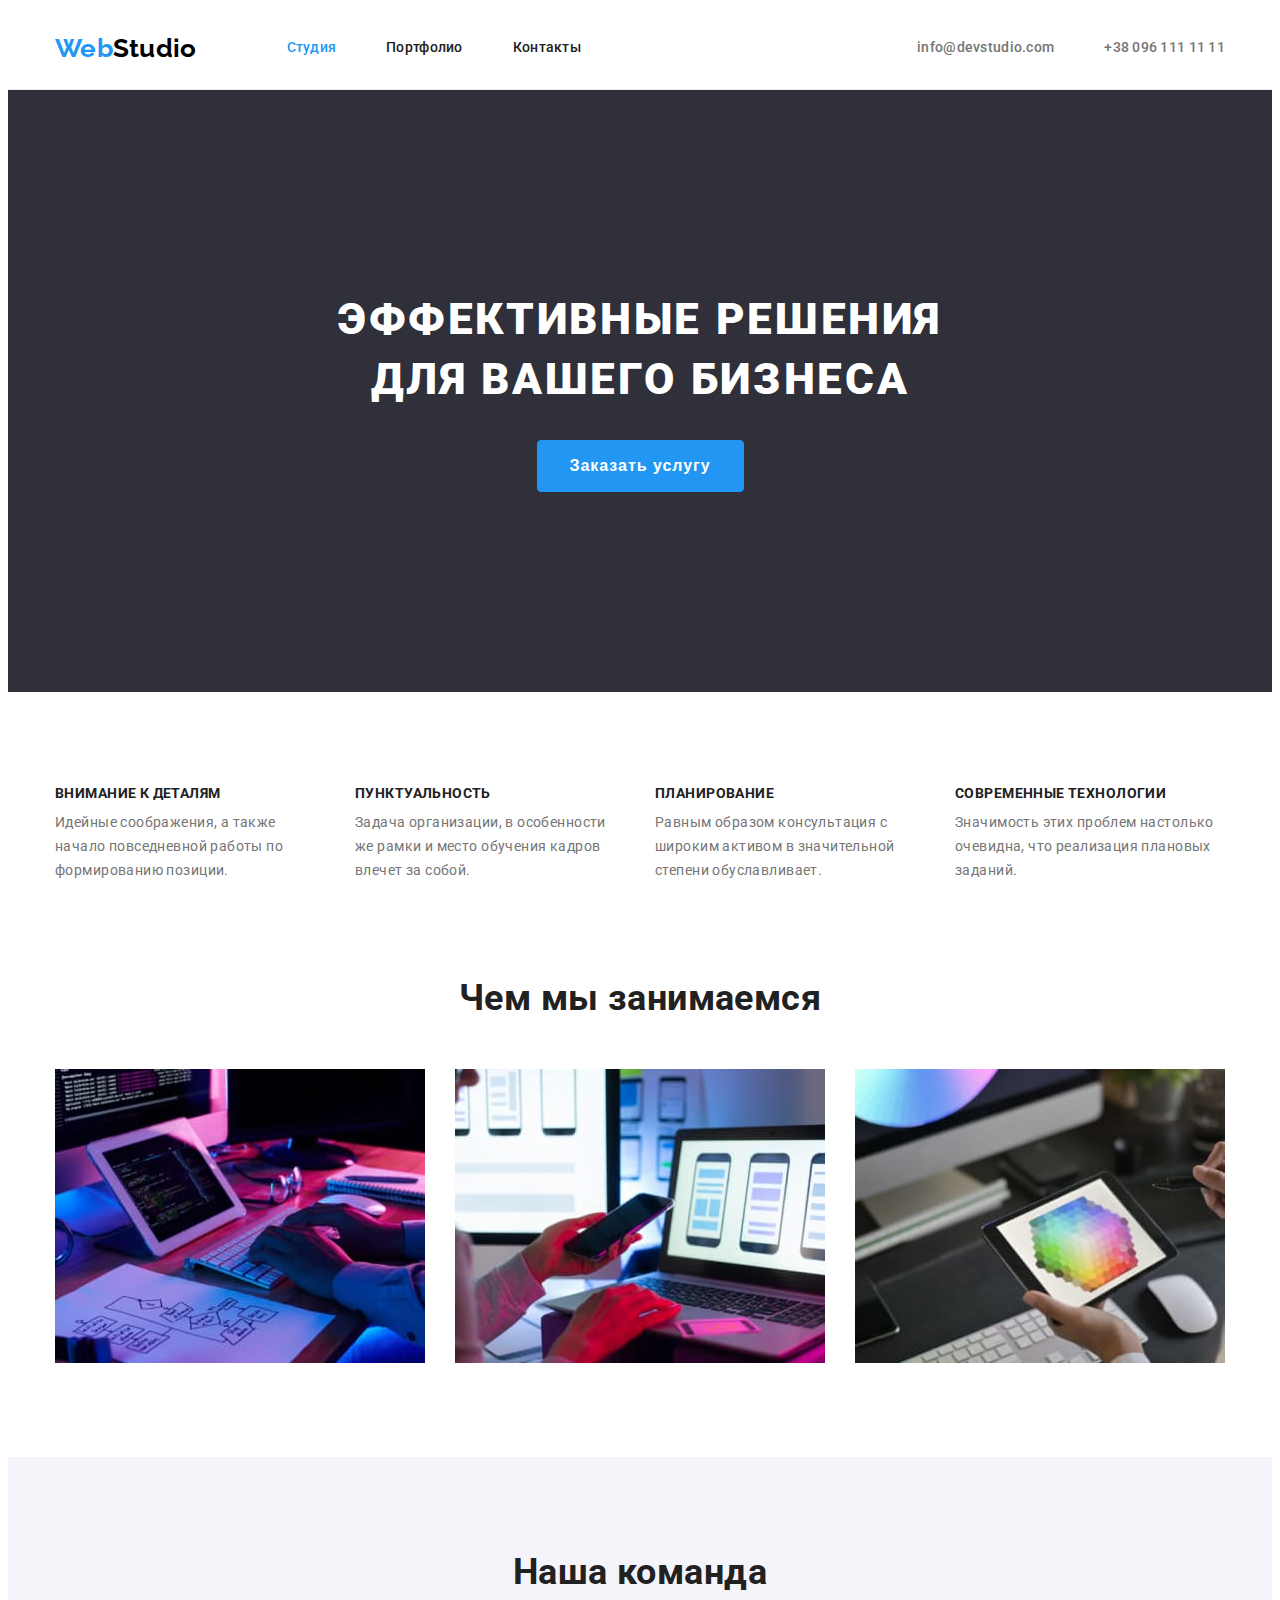
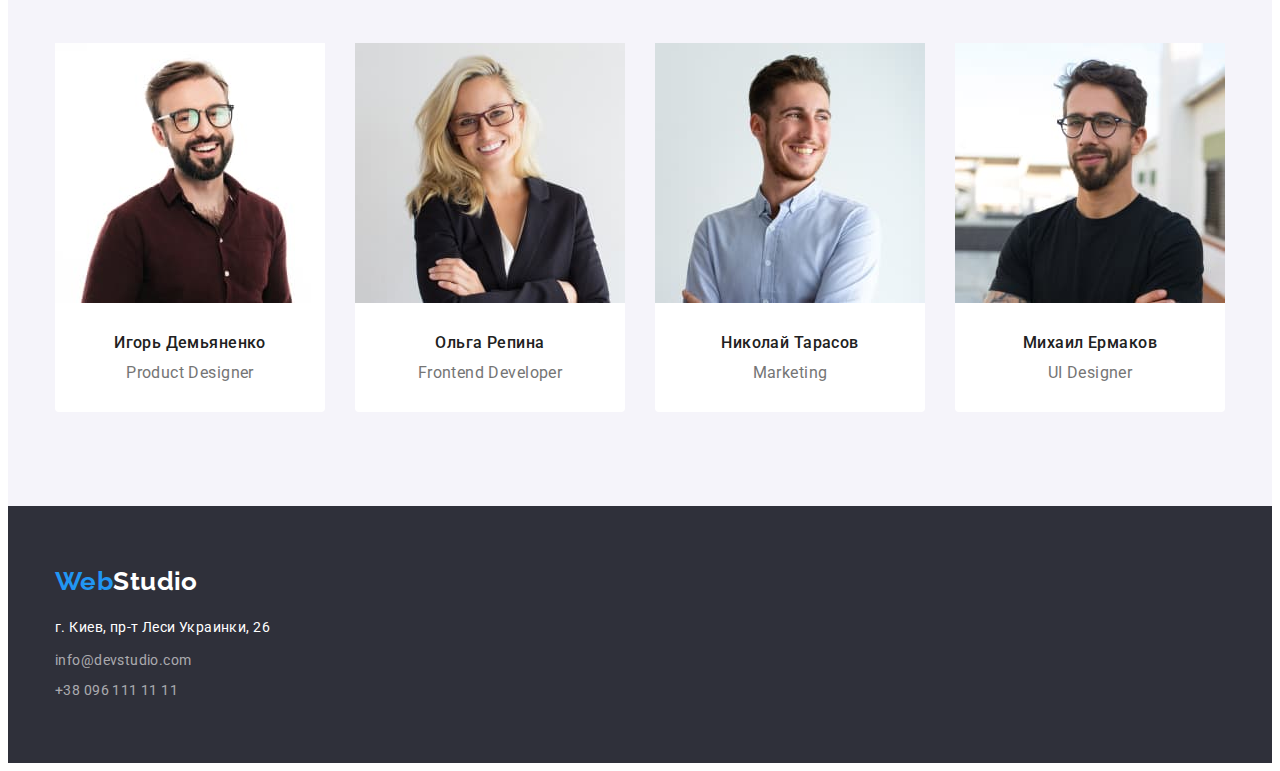
==== index.html @ 8c5b4634 "initial commit" ====
<!DOCTYPE html>
<html lang="ru">
  <head>
    <meta charset="UTF-8" />
    <meta http-equiv="X-UA-Compatible" content="IE=edge" />
    <meta name="viewport" content="width=device-width, initial-scale=1.0" />
    <link rel="preconnect" href="https://fonts.gstatic.com" />
    <link
      href="https://fonts.googleapis.com/css2?family=Raleway:wght@700&family=Roboto:wght@400;500;700;900&display=swap"
      rel="stylesheet"
    />
    <link
      rel="stylesheet"
      href="https://cdnjs.cloudflare.com/ajax/libs/modern-normalize/1.0.0/modern-normalize.min.css"
      integrity="sha512-ISS7cAi1PEhQ8jnbJpJZMd29NlhNj4AWYyLOSp2CE/CsHxTCu+r+t0D2yoJudVrd0/8fTVPUVDzY5Tvli75u/g=="
      crossorigin="anonymous"
    />
    <link rel="stylesheet" href="./css/styles.css" />
    <title>WebStudio | Студия</title>
  </head>
  <body>
    <header class="header">
      <div class="container">
        <nav class="navigation">
          <a class="logo link" href="./"><span class="accent">Web</span>Studio</a>
          <ul class="list menu">
            <li class="menu-item"><a class="link current" href="./index.html">Студия</a></li>
            <li class="menu-item"><a class="link" href="./portfolio.html">Портфолио</a></li>
            <li class="menu-item"><a class="link" href="">Контакты</a></li>
          </ul>
        </nav>
        <ul class="list contacts">
          <li class="contacts-item">
            <a class="link" href="mailto:info@devstudio.com">info@devstudio.com</a>
          </li>
          <li class="contacts-item">
            <a class="link" href="tel:+380961111111">+38 096 111 11 11</a>
          </li>
        </ul>
      </div>
    </header>
    <main>
      <!--Hero -->
      <section class="hero">
        <div class="container">
          <h1 class="hero-title title">Эффективные решения для вашего бизнеса</h1>
          <button class="hero-button button primary" type="button">Заказать услугу</button>
        </div>
      </section>
      <!--Characteristics-->
      <section class="qualities section">
        <div class="container">
          <h2 class="title section-title visually-hidden">Особенности</h2>
          <ul class="list flex-grid qualities-list">
            <li class="flex-grid-item qualities-list-item">
              <h3 class="qualities-list-item-title title">Внимание к деталям</h3>
              <p class="qualities-list-item-text">
                Идейные соображения, а также начало повседневной работы по формированию позиции.
              </p>
            </li>
            <li class="flex-grid-item qualities-list-item">
              <h3 class="qualities-list-item-title title">Пунктуальность</h3>
              <p class="qualities-list-item-text">
                Задача организации, в особенности же рамки и место обучения кадров влечет за собой.
              </p>
            </li>
            <li class="flex-grid-item qualities-list-item">
              <h3 class="qualities-list-item-title title">Планирование</h3>
              <p class="qualities-list-item-text">
                Равным образом консультация с широким активом в значительной степени обуславливает.
              </p>
            </li>
            <li class="flex-grid-item qualities-list-item">
              <h3 class="qualities-list-item-title title">Современные технологии</h3>
              <p class="qualities-list-item-text">
                Значимость этих проблем настолько очевидна, что реализация плановых заданий.
              </p>
            </li>
          </ul>
        </div>
      </section>
      <!--What we do-->
      <section class="section">
        <div class="container">
          <h2 class="title section-title">Чем мы занимаемся</h2>
          <ul class="list flex-grid activities-list">
            <li class="flex-grid-item activities-list-item"><img src="./images/box1.jpg" alt="клавиатура" width="370" /></li>
            <li class="flex-grid-item activities-list-item"><img src="./images/box2.jpg" alt="телефон" width="370" /></li>
            <li class="flex-grid-item activities-list-item"><img src="./images/box3.jpg" alt="планшет" width="370" /></li>
          </ul>
        </div>
      </section>
      <!--Our team-->
      <section class="team section">
        <div class="container">
          <h2 class="title section-title">Наша команда</h2>
          <ul class="list flex-grid team-list">
            <li class="flex-grid-item team-list-item">
              <img class="person-portrait" src="./images/staff/igor-demianenko.jpg" alt="Игорь Демьяненко" width="270" />
              <div class="person-label">
                <h3 class="person-name title">Игорь Демьяненко</h3>
                <p>Product Designer</p>
              </div>
            </li>
            <li class="flex-grid-item team-list-item">
              <img class="person-portrait" src="./images/staff/olga-repina.jpg" alt="Ольга Репина" width="270" />
              <div class="person-label">
                <h3 class="person-name title">Ольга Репина</h3>
                <p>Frontend Developer</p>
              </div>
            </li>
            <li class="flex-grid-item team-list-item">
              <img class="person-portrait" src="./images/staff/nikolai-tarasov.jpg" alt="Николай Тарасов" width="270" />
              <div class="person-label">
                <h3 class="person-name title">Николай Тарасов</h3>
                <p>Marketing</p>
              </div>
            </li>
            <li class="flex-grid-item team-list-item">
              <img class="person-portrait" src="./images/staff/mihail-ermakov.jpg" alt="Михаил Ермаков" width="270" />
              <div class="person-label">
                <h3 class="person-name title">Михаил Ермаков</h3>
                <p>UI Designer</p>
              </div>
            </li>
          </ul>
        </div>
      </section>
    </main>
    <footer class="footer">
      <div class="container">
        <a class="logo link" href="./"><span class="accent">Web</span>Studio</a>
        <address class="address">
          <p class="address-item">г. Киев, пр-т Леси Украинки, 26</p>
          <ul class="list contacts">
            <li class="contacts-item">
              <a class="link" href="mailto:info@devstudio.com">info@devstudio.com</a>
            </li>
            <li class="contacts-item">
              <a class="link" href="tel:+380961111111">+38 096 111 11 11</a>
            </li>
          </ul>
        </address>
      </div>
    </footer>
  </body>
</html>
---- css/styles.css ----
:root {
  --accent-color: #2196f3;
  --logo-header-color: #000000;
  --title-text-color: #212121;
  --primary-text-color: #757575;
  --header-border-color: #ececec;
  --portfolio-border-color: #eeeeee;
  --primary-button-text-color: #ffffff;
  --footer-secondary-text-color: rgba(255, 255, 255, 0.6);
  --background-primary-color: #ffffff;
  --background-secondary-color: #f5f4fa;
  --background-dark-primary-text-color: #ffffff;
  --background-dark-color: #2f303a;
  --logo-font-family: 'Raleway', sans-serif;
  --primary-font-family: 'Roboto', sans-serif;
  --flex-grid-margin: 30px;
}

html {
  box-sizing: border-box;
}

*,
*::before,
*::after {
  box-sizing: inherit;
}

body {
  font-family: var(--primary-font-family);
  font-size: 14px;
  line-height: 1.71;
  letter-spacing: 0.03em;

  color: var(--primary-text-color);
  background-color: var(--background-primary-color);
}

h1,
h2,
h3,
h4,
h5,
h6,
p {
  margin: 0;
}

img {
  display: block;
  max-width: 100%;
  height: auto;
}

.container {
  width: 1200px;
  margin: 0 auto;
  padding-left: 15px;
  padding-right: 15px;
}

.visually-hidden {
  position: absolute !important;
  clip: rect(1px, 1px, 1px, 1px);
  padding: 0 !important;
  border: 0 !important;
  height: 1px !important;
  width: 1px !important;
  overflow: hidden;
}

.title {
  margin: 0;
  padding: 0;
  font-size: inherit;
  color: var(--title-text-color);
}

.button {
  font-size: 16px;
  line-height: 1.62;
  font-weight: 500;
  display: inline-block;
  text-align: center;
  padding: 6px 22px;
  border: 1px solid transparent;
  border-radius: 4px;
  color: var(--title-text-color);
  background-color: var(--background-secondary-color);
  cursor: pointer;
}

.button.primary,
.button:focus,
.button:hover {
  border-color: var(--accent-color);
  color: var(--primary-button-text-color);
  background-color: var(--accent-color);
}

.link {
  color: inherit;
  text-decoration: none;
}

.link:hover,
.link:focus {
  color: var(--accent-color);
}

.list {
  list-style: none;
  padding-left: 0;
  margin: 0;
}

.logo {
  font-family: var(--logo-font-family);
  font-weight: 700;
  font-size: 26px;
  line-height: 1.19;

  color: var(--logo-header-color);
}

.accent,
.current {
  color: var(--accent-color);
}

.flex-grid {
  display: flex;
  flex-wrap: wrap;
  margin-top: calc(-1 * var(--flex-grid-margin));
  margin-left: calc(-1 * var(--flex-grid-margin));
}

.flex-grid-item {
  margin-top: var(--flex-grid-margin);
  margin-left: var(--flex-grid-margin);
}

.header {
  font-weight: 500;
  line-height: 1.14;
  letter-spacing: 0.02em;
  border-bottom: 1px solid var(--header-border-color);
}
.header > .container {
  display: flex;
  align-items: center;
  padding-top: 25px;
  padding-bottom: 25px;
}

.section {
  padding-top: 94px;
  padding-bottom: 94px;
}

.section-title {
  margin-bottom: 50px;
  font-size: 36px;
  line-height: 1.17;
  text-align: center;
}

.navigation {
  display: flex;
  margin-right: auto;
}

.navigation .logo {
  margin-right: 90px;
}
.menu {
  display: flex;
  align-items: center;
}

.menu-item:not(:last-child),
.header .contacts-item:not(:last-child) {
  margin-right: 50px;
}

.header .contacts {
  display: flex;
  align-items: center;
}

.logo.link:hover,
.logo.link:focus {
  color: inherit;
}
.navigation {
  color: var(--title-text-color);
}

.hero {
  padding-top: 200px;
  padding-bottom: 200px;
  text-align: center;
  background-color: var(--background-dark-color);
}

.hero .container {
  width: 700px;
}

.hero-title {
  margin-bottom: 30px;
  font-weight: 900;
  font-size: 44px;
  line-height: 1.36;
  letter-spacing: 0.06em;
  text-transform: uppercase;
  color: var(--background-dark-primary-text-color);
}

.hero-button {
  font-weight: 700;
  padding: 10px 32px;
  font-size: 16px;
  line-height: 1.87;
  letter-spacing: 0.06em;
}

.qualities.section {
  padding-bottom: 0;
}

.qualities-list-item {
  flex-basis: calc((100% - 4 * var(--flex-grid-margin)) / 4);
}

.qualities-list-item-title {
  margin-bottom: 10px;
  font-size: 14px;

  line-height: 1.14;
  letter-spacing: 0.03em;
  text-transform: uppercase;
}

.activities-list-item {
  flex-basis: calc((100% - 3 * var(--flex-grid-margin)) / 3);
}

.team {
  font-size: 16px;
  line-height: 1.19;
  text-align: center;
  background-color: var(--background-secondary-color);
}

.team-list-item {
  flex-basis: calc((100% - 4 * var(--flex-grid-margin)) / 4);
  background-color: var(--background-primary-color);
  border-radius: 0px 0px 4px 4px;
}
.person-label {
  padding-top: 30px;
  padding-bottom: 30px;
}
.person-name {
  font-weight: 500;
  margin-bottom: 10px;
}

.filter-list {
  display: flex;
  justify-content: center;
  margin-bottom: 50px;
  font-weight: 500;
  font-size: 16px;
  line-height: 1.62;
}

.filter-list-item:not(:last-child) {
  margin-right: 8px;
}

.project-label {
  padding: 20px 24px;
  border-right: 1px solid var(--portfolio-border-color);
  border-bottom: 1px solid var(--portfolio-border-color);
  border-left: 1px solid var(--portfolio-border-color);
}

.project-item {
  flex-basis: calc((100% - 3 * var(--flex-grid-margin)) / 3);
}

.project-name {
  font-size: 18px;
  line-height: 2;
  letter-spacing: 0.06em;
}

.project-category {
  font-size: 16px;
  line-height: 1.87;
}

.footer {
  padding-top: 60px;
  padding-bottom: 60px;
  color: var(--background-dark-primary-text-color);
  background-color: var(--background-dark-color);
}

.footer .logo.link {
  color: inherit;
  display: inline-block;
  margin-bottom: 20px;
}

.address {
  color: var(--footer-secondary-text-color);
  font-style: normal;
}

.address-item {
  color: var(--background-dark-primary-text-color);
  margin-bottom: 9px;
}

.footer .contacts-item:not(:last-child) {
  margin-bottom: 6px;
}
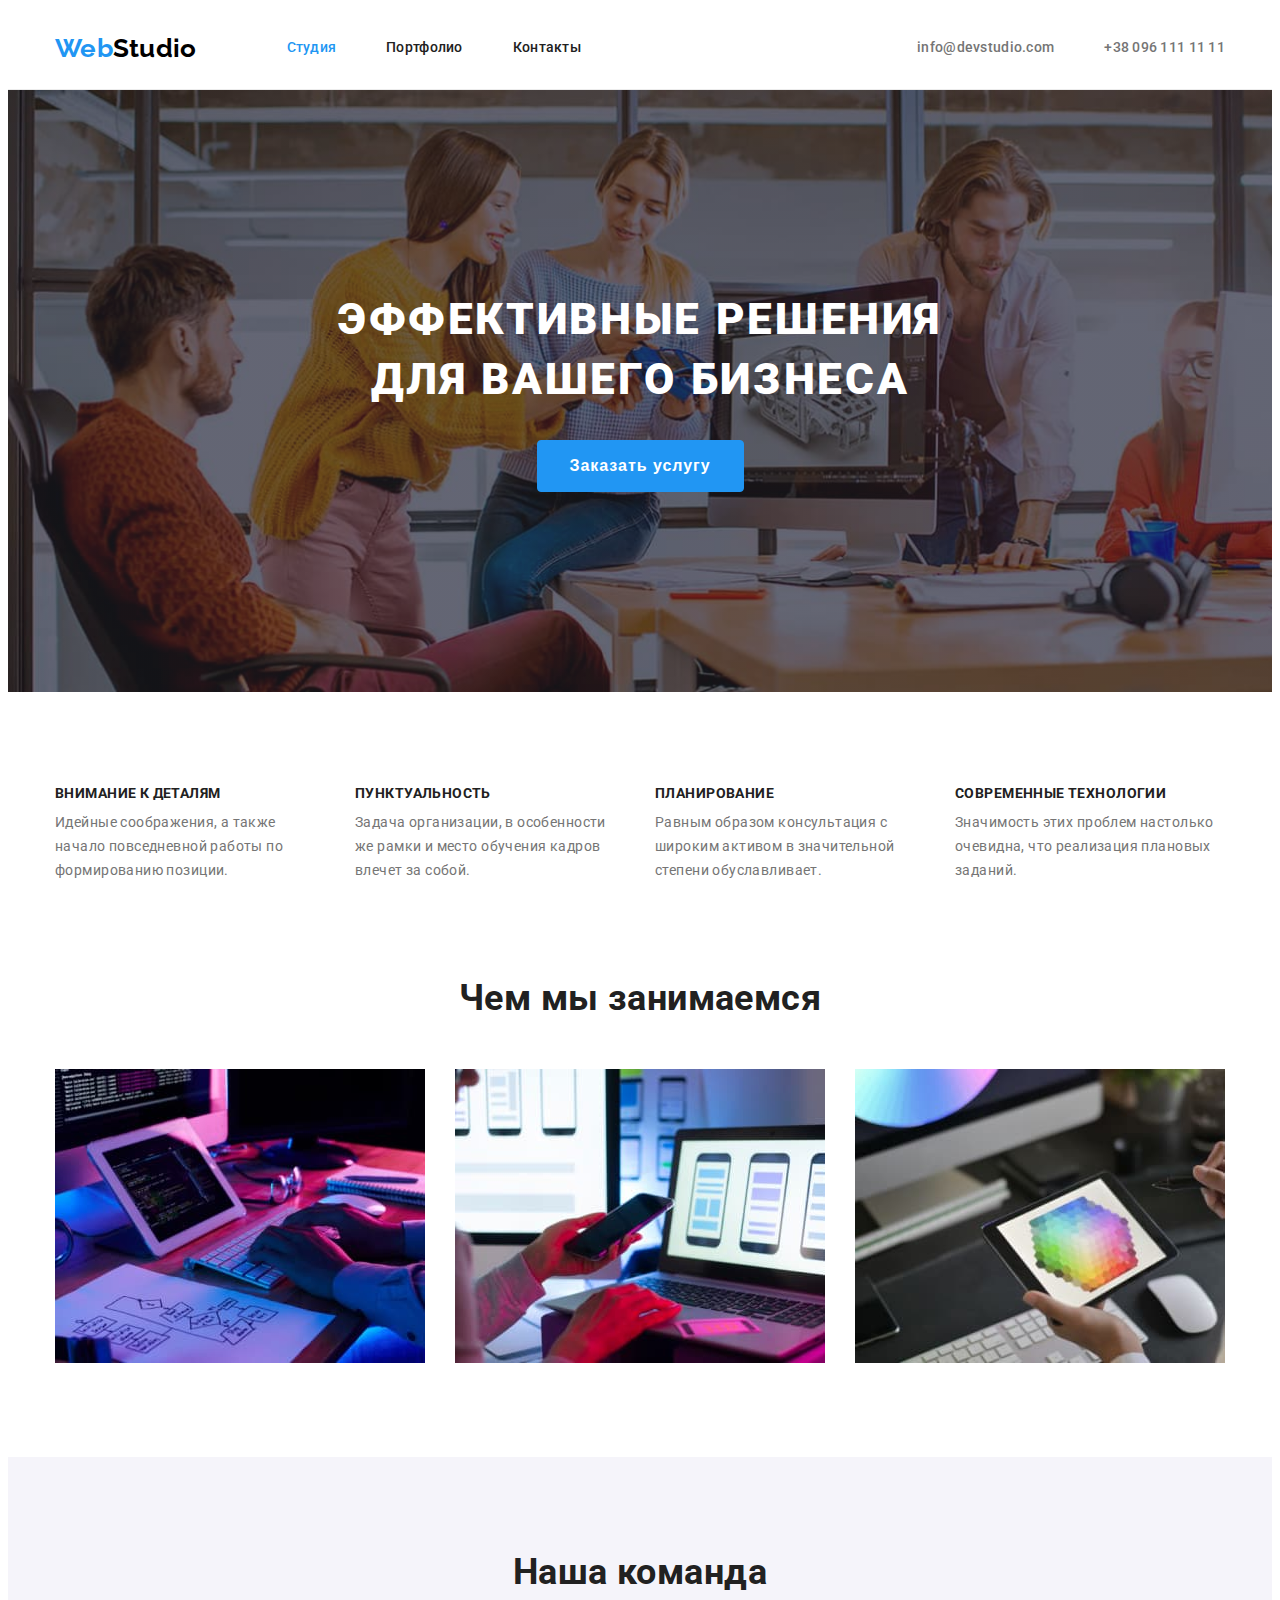
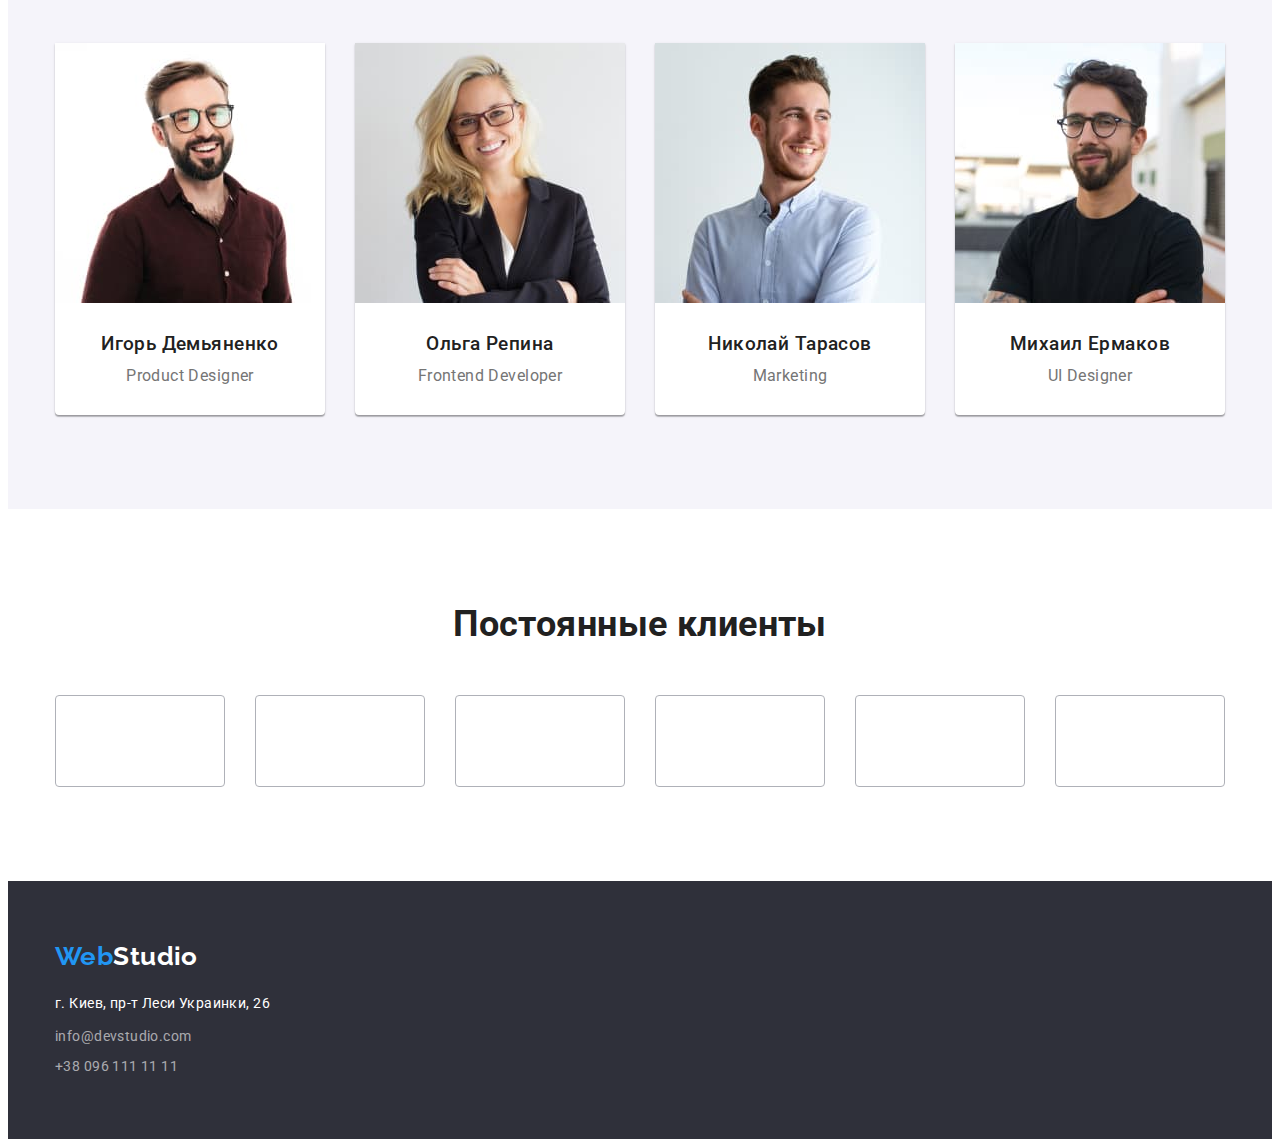
==== commit f70cae52: "added background image for Hero section; added on-hover styles for buttons; added Clients sections m" ====
--- a/index.html
+++ b/index.html
@@ -126,6 +126,19 @@
           </ul>
         </div>
       </section>
+      <section class="section clients-section">
+        <div class="container">
+          <h2 class="title section-title">Постоянные клиенты</h2>
+          <ul class="list clients-list flex-grid">
+            <li class="flex-grid-item clients-list-item"><a href="" class="link"></a></li>
+            <li class="flex-grid-item clients-list-item"><a href="" class="link"></a></li>
+            <li class="flex-grid-item clients-list-item"><a href="" class="link"></a></li>
+            <li class="flex-grid-item clients-list-item"><a href="" class="link"></a></li>
+            <li class="flex-grid-item clients-list-item"><a href="" class="link"></a></li>
+            <li class="flex-grid-item clients-list-item"><a href="" class="link"></a></li>
+          </ul>
+        </div>
+      </section>
     </main>
     <footer class="footer">
       <div class="container">
--- a/css/styles.css
+++ b/css/styles.css
@@ -4,6 +4,8 @@
   --title-text-color: #212121;
   --primary-text-color: #757575;
   --header-border-color: #ececec;
+  --primary-icon-color: #AFB1B8;
+  --hero-overlay-background-color: rgba(47, 48, 58, 0.4);
   --portfolio-border-color: #eeeeee;
   --primary-button-text-color: #ffffff;
   --footer-secondary-text-color: rgba(255, 255, 255, 0.6);
@@ -72,7 +74,6 @@
 .title {
   margin: 0;
   padding: 0;
-  font-size: inherit;
   color: var(--title-text-color);
 }
 
@@ -96,6 +97,7 @@
   border-color: var(--accent-color);
   color: var(--primary-button-text-color);
   background-color: var(--accent-color);
+  box-shadow: 0px 3px 1px rgba(0, 0, 0, 0.1), 0px 1px 2px rgba(0, 0, 0, 0.08), 0px 2px 2px rgba(0, 0, 0, 0.12);
 }
 
 .link {
@@ -199,11 +201,21 @@
 .hero {
   padding-top: 200px;
   padding-bottom: 200px;
+  max-width: 1600px;
+  margin-left: auto;
+  margin-right: auto;
+
+  background-color: var(--background-dark-color);
+  background-image: linear-gradient(
+    to right,
+    var(--hero-overlay-background-color), var(--hero-overlay-background-color)
+  ), url('../images/hero-overlay.jpg');
+  background-repeat: no-repeat;
+  background-size: cover;
+}
+
+.hero .container {
   text-align: center;
-  background-color: var(--background-dark-color);
-}
-
-.hero .container {
   width: 700px;
 }
 
@@ -217,12 +229,13 @@
   color: var(--background-dark-primary-text-color);
 }
 
-.hero-button {
+.button.hero-button {
   font-weight: 700;
   padding: 10px 32px;
   font-size: 16px;
   line-height: 1.87;
   letter-spacing: 0.06em;
+  box-shadow: none;
 }
 
 .qualities.section {
@@ -256,6 +269,7 @@
 .team-list-item {
   flex-basis: calc((100% - 4 * var(--flex-grid-margin)) / 4);
   background-color: var(--background-primary-color);
+  box-shadow: 0px 1px 3px rgba(0, 0, 0, 0.12), 0px 1px 1px rgba(0, 0, 0, 0.14), 0px 2px 1px rgba(0, 0, 0, 0.2);
   border-radius: 0px 0px 4px 4px;
 }
 .person-label {
@@ -289,6 +303,11 @@
 
 .project-item {
   flex-basis: calc((100% - 3 * var(--flex-grid-margin)) / 3);
+  cursor: pointer;
+}
+
+.project-item:hover {
+  box-shadow: 0px 1px 1px rgba(0, 0, 0, 0.12), 0px 4px 4px rgba(0, 0, 0, 0.06), 1px 4px 6px rgba(0, 0, 0, 0.16);
 }
 
 .project-name {
@@ -300,6 +319,22 @@
 .project-category {
   font-size: 16px;
   line-height: 1.87;
+}
+
+.clients-list-item {
+  flex-basis: calc((100% - 6 * var(--flex-grid-margin)) / 6);
+}
+
+.clients-list-item .link {
+  height: 92px;
+  display: flex;
+  border: 1px solid var(--primary-icon-color);
+  border-radius: 4px;
+}
+
+.clients-list-item .link:hover,
+.clients-list-item .link:focus {
+  border-color: var(--accent-color);
 }
 
 .footer {
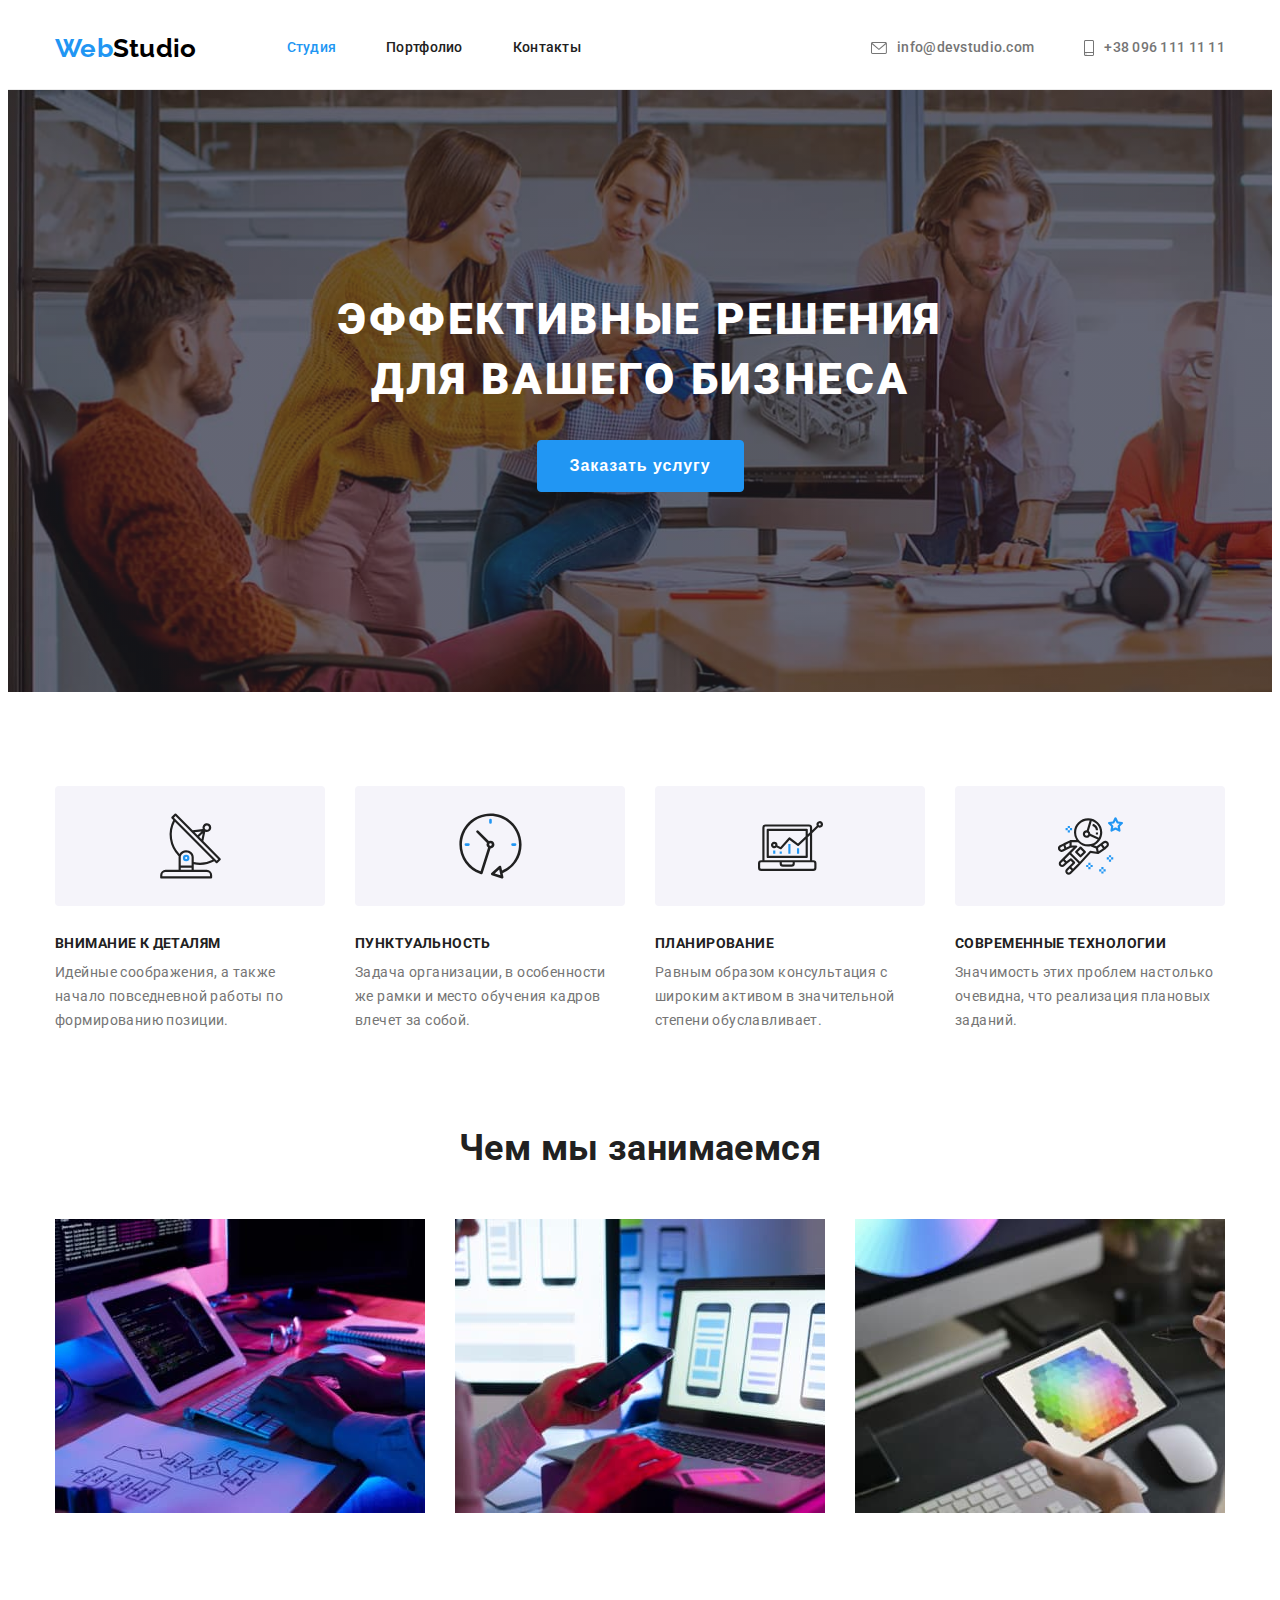
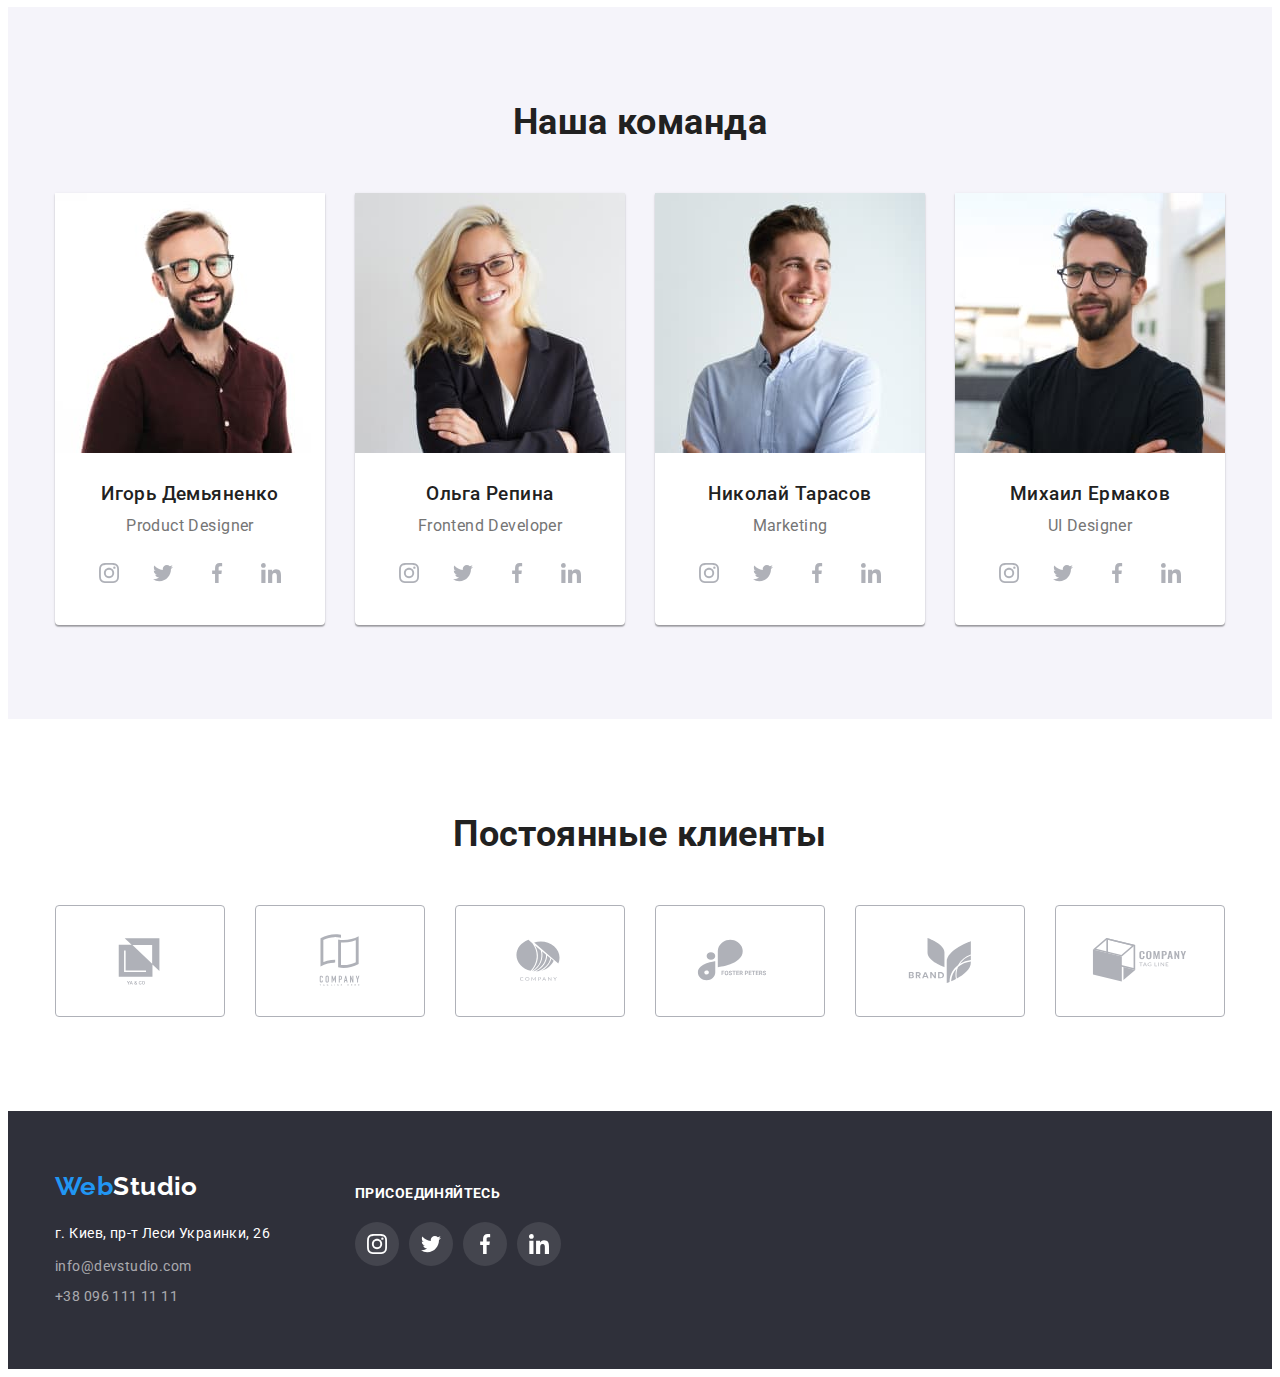
==== commit 47fd1fb4: "finished markup for svg" ====
--- a/index.html
+++ b/index.html
@@ -31,10 +31,20 @@
         </nav>
         <ul class="list contacts">
           <li class="contacts-item">
-            <a class="link" href="mailto:info@devstudio.com">info@devstudio.com</a>
+            <a class="link contacts-item-link" href="mailto:info@devstudio.com"
+              ><svg width="16" height="12" class="icon contacts-icon icon-envelope">
+                <use href="./images/icons/icons-bundle.svg#icon-envelope"></use>
+              </svg>
+              info@devstudio.com</a
+            >
           </li>
           <li class="contacts-item">
-            <a class="link" href="tel:+380961111111">+38 096 111 11 11</a>
+            <a class="link contacts-item-link" href="tel:+380961111111"
+              ><svg width="10" height="16" class="icon contacts-icon icon-smartphone">
+                <use href="./images/icons/icons-bundle.svg#icon-smartphone"></use>
+              </svg>
+              +38 096 111 11 11</a
+            >
           </li>
         </ul>
       </div>
@@ -53,24 +63,44 @@
           <h2 class="title section-title visually-hidden">Особенности</h2>
           <ul class="list flex-grid qualities-list">
             <li class="flex-grid-item qualities-list-item">
+              <div class="qualities-icon-container">
+                <svg width="65" height="70" class="icon qualities-icon">
+                  <use href="./images/icons/icons-bundle.svg#icon-antenna"></use>
+                </svg>
+              </div>
               <h3 class="qualities-list-item-title title">Внимание к деталям</h3>
               <p class="qualities-list-item-text">
                 Идейные соображения, а также начало повседневной работы по формированию позиции.
               </p>
             </li>
             <li class="flex-grid-item qualities-list-item">
+              <div class="qualities-icon-container">
+                <svg width="65" height="70" class="icon qualities-icon">
+                  <use href="./images/icons/icons-bundle.svg#icon-clock"></use>
+                </svg>
+              </div>
               <h3 class="qualities-list-item-title title">Пунктуальность</h3>
               <p class="qualities-list-item-text">
                 Задача организации, в особенности же рамки и место обучения кадров влечет за собой.
               </p>
             </li>
             <li class="flex-grid-item qualities-list-item">
+              <div class="qualities-icon-container">
+                <svg width="65" height="70" class="icon qualities-icon">
+                  <use href="./images/icons/icons-bundle.svg#icon-diagram"></use>
+                </svg>
+              </div>
               <h3 class="qualities-list-item-title title">Планирование</h3>
               <p class="qualities-list-item-text">
                 Равным образом консультация с широким активом в значительной степени обуславливает.
               </p>
             </li>
             <li class="flex-grid-item qualities-list-item">
+              <div class="qualities-icon-container">
+                <svg width="65" height="70" class="icon qualities-icon">
+                  <use href="./images/icons/icons-bundle.svg#icon-astronaut"></use>
+                </svg>
+              </div>
               <h3 class="qualities-list-item-title title">Современные технологии</h3>
               <p class="qualities-list-item-text">
                 Значимость этих проблем настолько очевидна, что реализация плановых заданий.
@@ -84,9 +114,15 @@
         <div class="container">
           <h2 class="title section-title">Чем мы занимаемся</h2>
           <ul class="list flex-grid activities-list">
-            <li class="flex-grid-item activities-list-item"><img src="./images/box1.jpg" alt="клавиатура" width="370" /></li>
-            <li class="flex-grid-item activities-list-item"><img src="./images/box2.jpg" alt="телефон" width="370" /></li>
-            <li class="flex-grid-item activities-list-item"><img src="./images/box3.jpg" alt="планшет" width="370" /></li>
+            <li class="flex-grid-item activities-list-item">
+              <img src="./images/box1.jpg" alt="клавиатура" width="370" />
+            </li>
+            <li class="flex-grid-item activities-list-item">
+              <img src="./images/box2.jpg" alt="телефон" width="370" />
+            </li>
+            <li class="flex-grid-item activities-list-item">
+              <img src="./images/box3.jpg" alt="планшет" width="370" />
+            </li>
           </ul>
         </div>
       </section>
@@ -96,31 +132,164 @@
           <h2 class="title section-title">Наша команда</h2>
           <ul class="list flex-grid team-list">
             <li class="flex-grid-item team-list-item">
-              <img class="person-portrait" src="./images/staff/igor-demianenko.jpg" alt="Игорь Демьяненко" width="270" />
+              <img
+                class="person-portrait"
+                src="./images/staff/igor-demianenko.jpg"
+                alt="Игорь Демьяненко"
+                width="270"
+              />
               <div class="person-label">
                 <h3 class="person-name title">Игорь Демьяненко</h3>
-                <p>Product Designer</p>
+                <p class="person-position">Product Designer</p>
+                <div class="socials-container">
+                  <ul class="list person-socials-list">
+                    <li>
+                      <a href="#" target="_blank" rel="noopener noreferer" class="link social-icon-link">
+                        <svg width="20" height="20" class="icon social-icon">
+                          <use href="./images/icons/icons-bundle.svg#icon-instagram"></use>
+                        </svg>
+                      </a>
+                    </li>
+                    <li>
+                      <a href="#" target="_blank" rel="noopener noreferer" class="link social-icon-link">
+                        <svg width="20" height="20" class="icon social-icon">
+                          <use href="./images/icons/icons-bundle.svg#icon-twitter"></use>
+                        </svg>
+                      </a>
+                    </li>
+                    <li>
+                      <a href="#" target="_blank" rel="noopener noreferer" class="link social-icon-link">
+                        <svg width="20" height="20" class="icon social-icon">
+                          <use href="./images/icons/icons-bundle.svg#icon-facebook"></use>
+                        </svg>
+                      </a>
+                    </li>
+                    <li>
+                      <a href="#" target="_blank" rel="noopener noreferer" class="link social-icon-link">
+                        <svg width="20" height="20" class="icon social-icon">
+                          <use href="./images/icons/icons-bundle.svg#icon-linkedin"></use>
+                        </svg>
+                      </a>
+                    </li>
+                  </ul>
+                </div>
               </div>
             </li>
             <li class="flex-grid-item team-list-item">
               <img class="person-portrait" src="./images/staff/olga-repina.jpg" alt="Ольга Репина" width="270" />
               <div class="person-label">
                 <h3 class="person-name title">Ольга Репина</h3>
-                <p>Frontend Developer</p>
+                <p class="person-position">Frontend Developer</p>
+                <div class="socials-container">
+                  <ul class="list person-socials-list">
+                    <li>
+                      <a href="#" target="_blank" rel="noopener noreferer" class="link social-icon-link">
+                        <svg width="20" height="20" class="icon social-icon">
+                          <use href="./images/icons/icons-bundle.svg#icon-instagram"></use>
+                        </svg>
+                      </a>
+                    </li>
+                    <li>
+                      <a href="#" target="_blank" rel="noopener noreferer" class="link social-icon-link">
+                        <svg width="20" height="20" class="icon social-icon">
+                          <use href="./images/icons/icons-bundle.svg#icon-twitter"></use>
+                        </svg>
+                      </a>
+                    </li>
+                    <li>
+                      <a href="#" target="_blank" rel="noopener noreferer" class="link social-icon-link">
+                        <svg width="20" height="20" class="icon social-icon">
+                          <use href="./images/icons/icons-bundle.svg#icon-facebook"></use>
+                        </svg>
+                      </a>
+                    </li>
+                    <li>
+                      <a href="#" target="_blank" rel="noopener noreferer" class="link social-icon-link">
+                        <svg width="20" height="20" class="icon social-icon">
+                          <use href="./images/icons/icons-bundle.svg#icon-linkedin"></use>
+                        </svg>
+                      </a>
+                    </li>
+                  </ul>
+                </div>
               </div>
             </li>
             <li class="flex-grid-item team-list-item">
               <img class="person-portrait" src="./images/staff/nikolai-tarasov.jpg" alt="Николай Тарасов" width="270" />
               <div class="person-label">
                 <h3 class="person-name title">Николай Тарасов</h3>
-                <p>Marketing</p>
+                <p class="person-position">Marketing</p>
+                <div class="socials-container">
+                  <ul class="list person-socials-list">
+                    <li>
+                      <a href="#" target="_blank" rel="noopener noreferer" class="link social-icon-link">
+                        <svg width="20" height="20" class="icon social-icon">
+                          <use href="./images/icons/icons-bundle.svg#icon-instagram"></use>
+                        </svg>
+                      </a>
+                    </li>
+                    <li>
+                      <a href="#" target="_blank" rel="noopener noreferer" class="link social-icon-link">
+                        <svg width="20" height="20" class="icon social-icon">
+                          <use href="./images/icons/icons-bundle.svg#icon-twitter"></use>
+                        </svg>
+                      </a>
+                    </li>
+                    <li>
+                      <a href="#" target="_blank" rel="noopener noreferer" class="link social-icon-link">
+                        <svg width="20" height="20" class="icon social-icon">
+                          <use href="./images/icons/icons-bundle.svg#icon-facebook"></use>
+                        </svg>
+                      </a>
+                    </li>
+                    <li>
+                      <a href="#" target="_blank" rel="noopener noreferer" class="link social-icon-link">
+                        <svg width="20" height="20" class="icon social-icon">
+                          <use href="./images/icons/icons-bundle.svg#icon-linkedin"></use>
+                        </svg>
+                      </a>
+                    </li>
+                  </ul>
+                </div>
               </div>
             </li>
             <li class="flex-grid-item team-list-item">
               <img class="person-portrait" src="./images/staff/mihail-ermakov.jpg" alt="Михаил Ермаков" width="270" />
               <div class="person-label">
                 <h3 class="person-name title">Михаил Ермаков</h3>
-                <p>UI Designer</p>
+                <p class="person-position">UI Designer</p>
+                <div class="socials-container">
+                  <ul class="list person-socials-list">
+                    <li>
+                      <a href="#" target="_blank" rel="noopener noreferer" class="link social-icon-link">
+                        <svg width="20" height="20" class="icon social-icon">
+                          <use href="./images/icons/icons-bundle.svg#icon-instagram"></use>
+                        </svg>
+                      </a>
+                    </li>
+                    <li>
+                      <a href="#" target="_blank" rel="noopener noreferer" class="link social-icon-link">
+                        <svg width="20" height="20" class="icon social-icon">
+                          <use href="./images/icons/icons-bundle.svg#icon-twitter"></use>
+                        </svg>
+                      </a>
+                    </li>
+                    <li>
+                      <a href="#" target="_blank" rel="noopener noreferer" class="link social-icon-link">
+                        <svg width="20" height="20" class="icon social-icon">
+                          <use href="./images/icons/icons-bundle.svg#icon-facebook"></use>
+                        </svg>
+                      </a>
+                    </li>
+                    <li>
+                      <a href="#" target="_blank" rel="noopener noreferer" class="link social-icon-link">
+                        <svg width="20" height="20" class="icon social-icon">
+                          <use href="./images/icons/icons-bundle.svg#icon-linkedin"></use>
+                        </svg>
+                      </a>
+                    </li>
+                  </ul>
+                </div>
               </div>
             </li>
           </ul>
@@ -130,30 +299,97 @@
         <div class="container">
           <h2 class="title section-title">Постоянные клиенты</h2>
           <ul class="list clients-list flex-grid">
-            <li class="flex-grid-item clients-list-item"><a href="" class="link"></a></li>
-            <li class="flex-grid-item clients-list-item"><a href="" class="link"></a></li>
-            <li class="flex-grid-item clients-list-item"><a href="" class="link"></a></li>
-            <li class="flex-grid-item clients-list-item"><a href="" class="link"></a></li>
-            <li class="flex-grid-item clients-list-item"><a href="" class="link"></a></li>
-            <li class="flex-grid-item clients-list-item"><a href="" class="link"></a></li>
+            <li class="flex-grid-item clients-list-item">
+              <a href="#" target="_blank" rel="noopener noreferer" class="link"
+                ><svg class="client-logo-icon" width="106" height="60">
+                  <use href="./images/icons/icons-bundle.svg#icon-logo-1"></use></svg
+              ></a>
+            </li>
+            <li class="flex-grid-item clients-list-item">
+              <a href="#" target="_blank" rel="noopener noreferer" class="link"
+                ><svg class="client-logo-icon" width="106" height="60">
+                  <use href="./images/icons/icons-bundle.svg#icon-logo-2"></use></svg
+              ></a>
+            </li>
+            <li class="flex-grid-item clients-list-item">
+              <a href="#" target="_blank" rel="noopener noreferer" class="link"
+                ><svg class="client-logo-icon" width="106" height="60">
+                  <use href="./images/icons/icons-bundle.svg#icon-logo-3"></use></svg
+              ></a>
+            </li>
+            <li class="flex-grid-item clients-list-item">
+              <a href="#" target="_blank" rel="noopener noreferer" class="link"
+                ><svg class="client-logo-icon" width="106" height="60">
+                  <use href="./images/icons/icons-bundle.svg#icon-logo-4"></use></svg
+              ></a>
+            </li>
+            <li class="flex-grid-item clients-list-item">
+              <a href="#" target="_blank" rel="noopener noreferer" class="link"
+                ><svg class="client-logo-icon" width="106" height="60">
+                  <use href="./images/icons/icons-bundle.svg#icon-logo-5"></use></svg
+              ></a>
+            </li>
+            <li class="flex-grid-item clients-list-item">
+              <a href="#" target="_blank" rel="noopener noreferer" class="link"
+                ><svg class="client-logo-icon" width="106" height="60">
+                  <use href="./images/icons/icons-bundle.svg#icon-logo-6"></use></svg
+              ></a>
+            </li>
           </ul>
         </div>
       </section>
     </main>
     <footer class="footer">
-      <div class="container">
-        <a class="logo link" href="./"><span class="accent">Web</span>Studio</a>
-        <address class="address">
-          <p class="address-item">г. Киев, пр-т Леси Украинки, 26</p>
-          <ul class="list contacts">
-            <li class="contacts-item">
-              <a class="link" href="mailto:info@devstudio.com">info@devstudio.com</a>
-            </li>
-            <li class="contacts-item">
-              <a class="link" href="tel:+380961111111">+38 096 111 11 11</a>
-            </li>
-          </ul>
-        </address>
+      <div class="container footer-container">
+        <div class="address-container">
+          <a class="logo link" href="./"><span class="accent">Web</span>Studio</a>
+          <address class="address">
+            <p class="address-item">г. Киев, пр-т Леси Украинки, 26</p>
+            <ul class="list contacts">
+              <li class="contacts-item">
+                <a class="link" href="mailto:info@devstudio.com">info@devstudio.com</a>
+              </li>
+              <li class="contacts-item">
+                <a class="link" href="tel:+380961111111">+38 096 111 11 11</a>
+              </li>
+            </ul>
+          </address>
+        </div>
+        <div class="join-us-container">
+          <h2 class="join-us-header">присоединяйтесь</h2>
+          <div class="socials-container">
+            <ul class="list socials-list">
+              <li>
+                <a href="#" target="_blank" rel="noopener noreferer" class="link social-icon-link">
+                  <svg width="20" height="20" class="icon social-icon">
+                    <use href="./images/icons/icons-bundle.svg#icon-instagram"></use>
+                  </svg>
+                </a>
+              </li>
+              <li>
+                <a href="#" target="_blank" rel="noopener noreferer" class="link social-icon-link">
+                  <svg width="20" height="20" class="icon social-icon">
+                    <use href="./images/icons/icons-bundle.svg#icon-twitter"></use>
+                  </svg>
+                </a>
+              </li>
+              <li>
+                <a href="#" target="_blank" rel="noopener noreferer" class="link social-icon-link">
+                  <svg width="20" height="20" class="icon social-icon">
+                    <use href="./images/icons/icons-bundle.svg#icon-facebook"></use>
+                  </svg>
+                </a>
+              </li>
+              <li>
+                <a href="#" target="_blank" rel="noopener noreferer" class="link social-icon-link">
+                  <svg width="20" height="20" class="icon social-icon">
+                    <use href="./images/icons/icons-bundle.svg#icon-linkedin"></use>
+                  </svg>
+                </a>
+              </li>
+            </ul>
+          </div>
+        </div>
       </div>
     </footer>
   </body>
--- a/css/styles.css
+++ b/css/styles.css
@@ -4,11 +4,12 @@
   --title-text-color: #212121;
   --primary-text-color: #757575;
   --header-border-color: #ececec;
-  --primary-icon-color: #AFB1B8;
+  --primary-icon-color: #afb1b8;
   --hero-overlay-background-color: rgba(47, 48, 58, 0.4);
   --portfolio-border-color: #eeeeee;
   --primary-button-text-color: #ffffff;
   --footer-secondary-text-color: rgba(255, 255, 255, 0.6);
+  --footer-icon-background-color: rgba(255, 255, 255, 0.1);
   --background-primary-color: #ffffff;
   --background-secondary-color: #f5f4fa;
   --background-dark-primary-text-color: #ffffff;
@@ -180,6 +181,11 @@
   align-items: center;
 }
 
+.contacts-item-link {
+  display: flex;
+  align-items: center;
+}
+
 .menu-item:not(:last-child),
 .header .contacts-item:not(:last-child) {
   margin-right: 50px;
@@ -188,6 +194,11 @@
 .header .contacts {
   display: flex;
   align-items: center;
+}
+
+.contacts-icon {
+  --color3: currentColor;
+  margin-right: 10px;
 }
 
 .logo.link:hover,
@@ -207,9 +218,11 @@
 
   background-color: var(--background-dark-color);
   background-image: linear-gradient(
-    to right,
-    var(--hero-overlay-background-color), var(--hero-overlay-background-color)
-  ), url('../images/hero-overlay.jpg');
+      to right,
+      var(--hero-overlay-background-color),
+      var(--hero-overlay-background-color)
+    ),
+    url('../images/hero-overlay.jpg');
   background-repeat: no-repeat;
   background-size: cover;
 }
@@ -255,6 +268,16 @@
   text-transform: uppercase;
 }
 
+.qualities-icon-container {
+  display: flex;
+  justify-content: center;
+  padding-top: 25px;
+  padding-bottom: 25px;
+  margin-bottom: 30px;
+  background-color: var(--background-secondary-color);
+  border-radius: 4px;
+}
+
 .activities-list-item {
   flex-basis: calc((100% - 3 * var(--flex-grid-margin)) / 3);
 }
@@ -281,6 +304,40 @@
   margin-bottom: 10px;
 }
 
+.person-position {
+  margin-bottom: 16px;
+}
+
+.person-socials-list {
+  display: flex;
+  justify-content: center;
+  margin-left: -10px;
+}
+
+.social-icon-link {
+  margin-left: 10px;
+  display: flex;
+  width: 44px;
+  height: 44px;
+  border-radius: 50%;
+  align-items: center;
+  justify-content: center;
+  color: var(--primary-icon-color);
+}
+
+.social-icon-link:not(:last-child) {
+}
+
+.social-icon-link:hover,
+.social-icon-link:focus {
+  color: var(--background-primary-color);
+  background-color: var(--accent-color);
+}
+
+.social-icon {
+  --color4: currentColor;
+}
+
 .filter-list {
   display: flex;
   justify-content: center;
@@ -306,7 +363,8 @@
   cursor: pointer;
 }
 
-.project-item:hover {
+.project-item:hover,
+.project-item:focus {
   box-shadow: 0px 1px 1px rgba(0, 0, 0, 0.12), 0px 4px 4px rgba(0, 0, 0, 0.06), 1px 4px 6px rgba(0, 0, 0, 0.16);
 }
 
@@ -326,15 +384,23 @@
 }
 
 .clients-list-item .link {
-  height: 92px;
-  display: flex;
+  display: flex;
+  padding-top: 25px;
+  padding-bottom: 25px;
+  justify-content: center;
+
   border: 1px solid var(--primary-icon-color);
   border-radius: 4px;
+  color: var(--primary-icon-color);
 }
 
 .clients-list-item .link:hover,
 .clients-list-item .link:focus {
   border-color: var(--accent-color);
+  color: var(--accent-color);
+}
+.client-logo-icon {
+  --color4: currentColor;
 }
 
 .footer {
@@ -344,6 +410,15 @@
   background-color: var(--background-dark-color);
 }
 
+.footer-container {
+  display: flex;
+}
+
+.address-container {
+  width: 270px;
+  margin-right: 30px;
+}
+
 .footer .logo.link {
   color: inherit;
   display: inline-block;
@@ -363,3 +438,29 @@
 .footer .contacts-item:not(:last-child) {
   margin-bottom: 6px;
 }
+
+.join-us-container {
+  width: 270px;
+  padding-top: 15px;
+}
+
+.join-us-header {
+  font-size: 14px;
+  line-height: 1.14;
+  text-transform: uppercase;
+  margin-bottom: 20px;
+}
+
+.socials-list {
+  display: flex;
+  margin-left: -10px;
+}
+
+.footer .social-icon-link {
+  background-color: var(--footer-icon-background-color);
+  color: var(--background-dark-primary-text-color);
+}
+.footer .social-icon-link:hover,
+.footer .social-icon-link:focus {
+  background-color: var(--accent-color);
+}
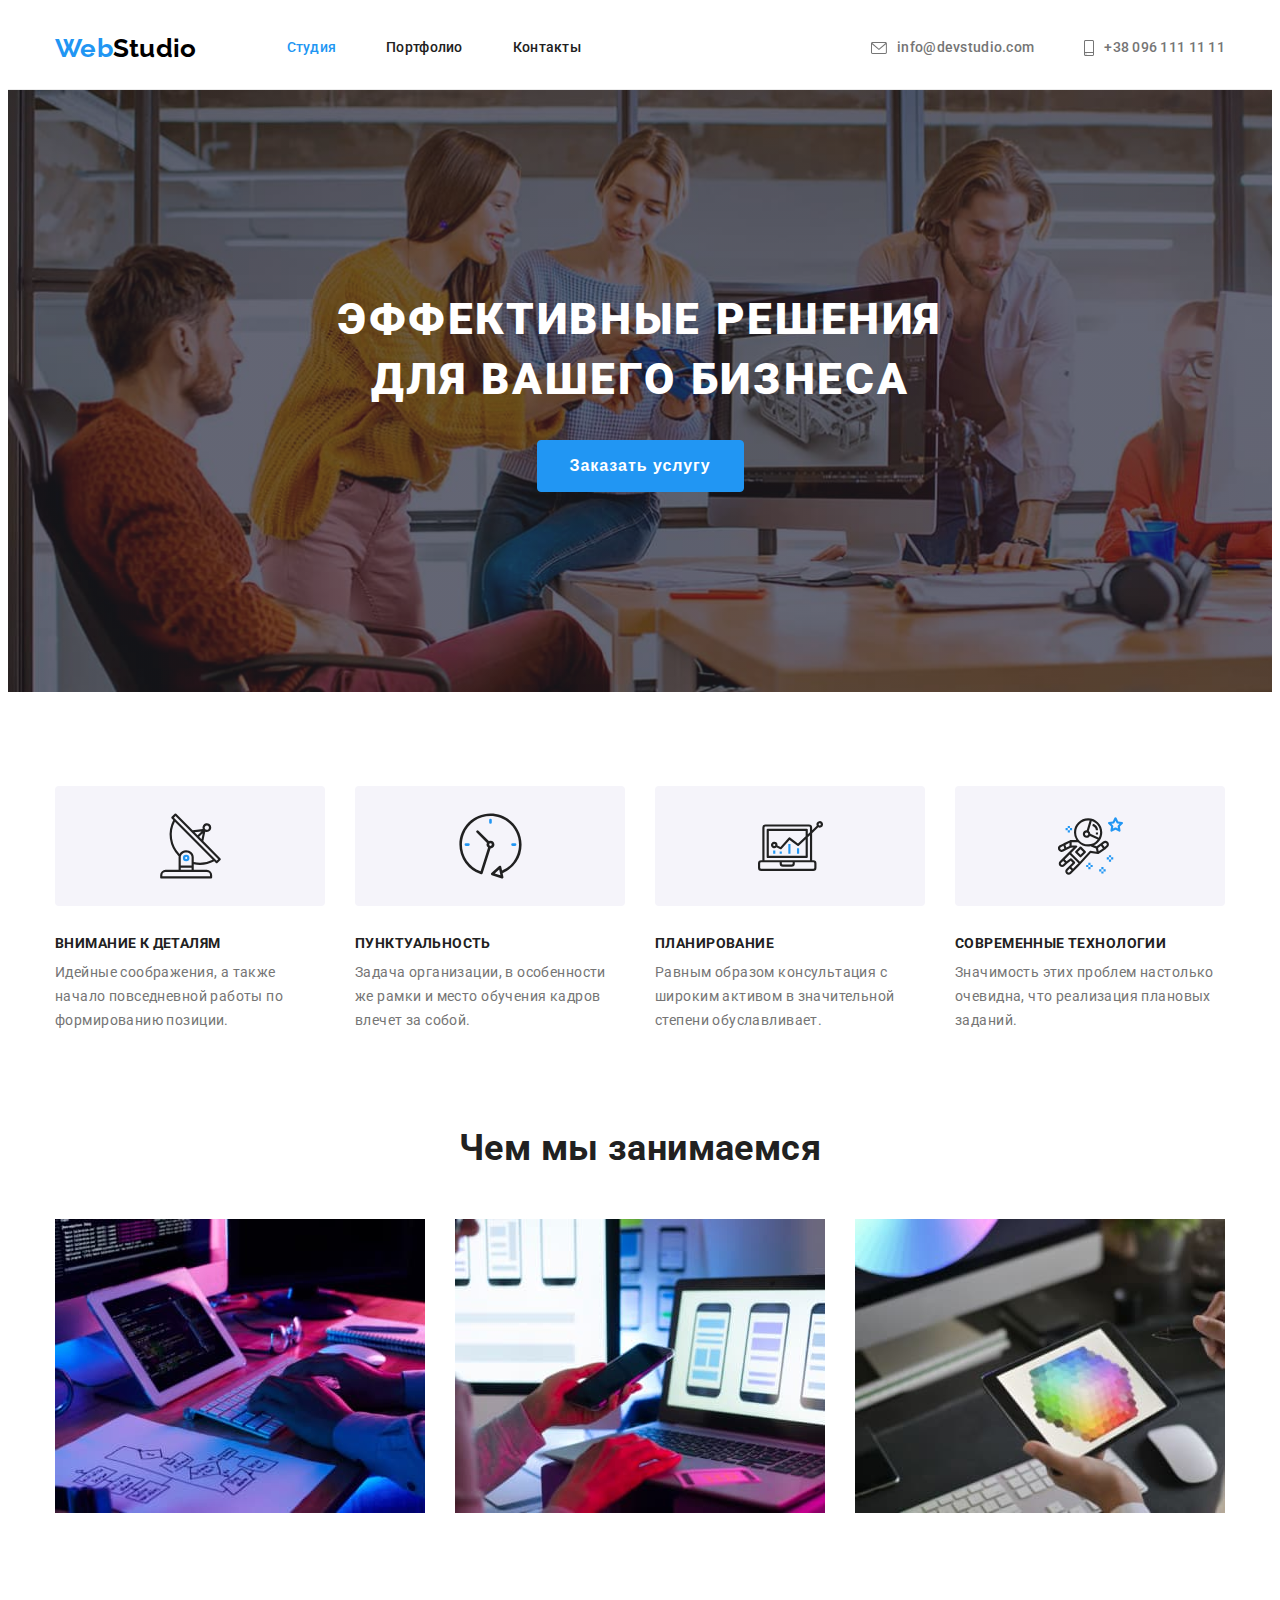
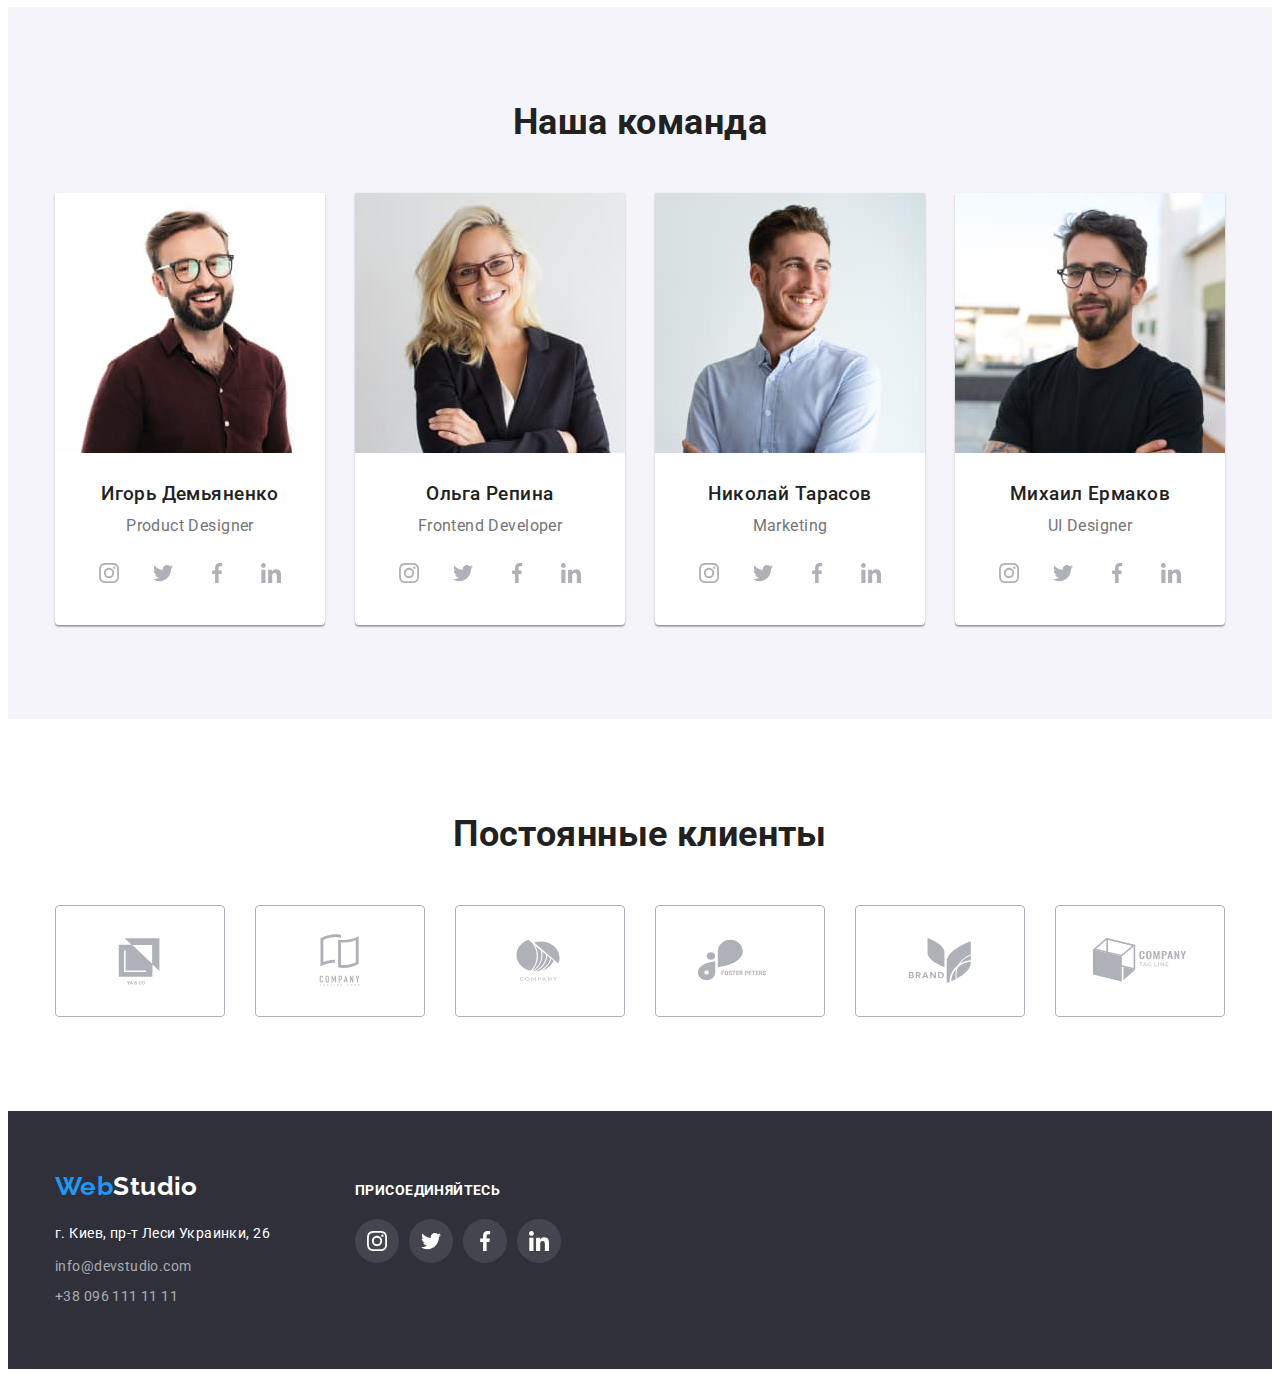
==== commit a9585194: "code review fixes" ====
--- a/index.html
+++ b/index.html
@@ -141,38 +141,37 @@
               <div class="person-label">
                 <h3 class="person-name title">Игорь Демьяненко</h3>
                 <p class="person-position">Product Designer</p>
-                <div class="socials-container">
-                  <ul class="list person-socials-list">
-                    <li>
-                      <a href="#" target="_blank" rel="noopener noreferer" class="link social-icon-link">
-                        <svg width="20" height="20" class="icon social-icon">
-                          <use href="./images/icons/icons-bundle.svg#icon-instagram"></use>
-                        </svg>
-                      </a>
-                    </li>
-                    <li>
-                      <a href="#" target="_blank" rel="noopener noreferer" class="link social-icon-link">
-                        <svg width="20" height="20" class="icon social-icon">
-                          <use href="./images/icons/icons-bundle.svg#icon-twitter"></use>
-                        </svg>
-                      </a>
-                    </li>
-                    <li>
-                      <a href="#" target="_blank" rel="noopener noreferer" class="link social-icon-link">
-                        <svg width="20" height="20" class="icon social-icon">
-                          <use href="./images/icons/icons-bundle.svg#icon-facebook"></use>
-                        </svg>
-                      </a>
-                    </li>
-                    <li>
-                      <a href="#" target="_blank" rel="noopener noreferer" class="link social-icon-link">
-                        <svg width="20" height="20" class="icon social-icon">
-                          <use href="./images/icons/icons-bundle.svg#icon-linkedin"></use>
-                        </svg>
-                      </a>
-                    </li>
-                  </ul>
-                </div>
+
+                <ul class="list person-socials-list">
+                  <li class="socials-list-item">
+                    <a href="#" target="_blank" rel="noopener noreferer" class="link social-icon-link">
+                      <svg width="20" height="20" class="icon social-icon">
+                        <use href="./images/icons/icons-bundle.svg#icon-instagram"></use>
+                      </svg>
+                    </a>
+                  </li>
+                  <li class="socials-list-item">
+                    <a href="#" target="_blank" rel="noopener noreferer" class="link social-icon-link">
+                      <svg width="20" height="20" class="icon social-icon">
+                        <use href="./images/icons/icons-bundle.svg#icon-twitter"></use>
+                      </svg>
+                    </a>
+                  </li>
+                  <li class="socials-list-item">
+                    <a href="#" target="_blank" rel="noopener noreferer" class="link social-icon-link">
+                      <svg width="20" height="20" class="icon social-icon">
+                        <use href="./images/icons/icons-bundle.svg#icon-facebook"></use>
+                      </svg>
+                    </a>
+                  </li>
+                  <li class="socials-list-item">
+                    <a href="#" target="_blank" rel="noopener noreferer" class="link social-icon-link">
+                      <svg width="20" height="20" class="icon social-icon">
+                        <use href="./images/icons/icons-bundle.svg#icon-linkedin"></use>
+                      </svg>
+                    </a>
+                  </li>
+                </ul>
               </div>
             </li>
             <li class="flex-grid-item team-list-item">
@@ -180,38 +179,36 @@
               <div class="person-label">
                 <h3 class="person-name title">Ольга Репина</h3>
                 <p class="person-position">Frontend Developer</p>
-                <div class="socials-container">
-                  <ul class="list person-socials-list">
-                    <li>
-                      <a href="#" target="_blank" rel="noopener noreferer" class="link social-icon-link">
-                        <svg width="20" height="20" class="icon social-icon">
-                          <use href="./images/icons/icons-bundle.svg#icon-instagram"></use>
-                        </svg>
-                      </a>
-                    </li>
-                    <li>
-                      <a href="#" target="_blank" rel="noopener noreferer" class="link social-icon-link">
-                        <svg width="20" height="20" class="icon social-icon">
-                          <use href="./images/icons/icons-bundle.svg#icon-twitter"></use>
-                        </svg>
-                      </a>
-                    </li>
-                    <li>
-                      <a href="#" target="_blank" rel="noopener noreferer" class="link social-icon-link">
-                        <svg width="20" height="20" class="icon social-icon">
-                          <use href="./images/icons/icons-bundle.svg#icon-facebook"></use>
-                        </svg>
-                      </a>
-                    </li>
-                    <li>
-                      <a href="#" target="_blank" rel="noopener noreferer" class="link social-icon-link">
-                        <svg width="20" height="20" class="icon social-icon">
-                          <use href="./images/icons/icons-bundle.svg#icon-linkedin"></use>
-                        </svg>
-                      </a>
-                    </li>
-                  </ul>
-                </div>
+                <ul class="list person-socials-list">
+                  <li class="socials-list-item">
+                    <a href="#" target="_blank" rel="noopener noreferer" class="link social-icon-link">
+                      <svg width="20" height="20" class="icon social-icon">
+                        <use href="./images/icons/icons-bundle.svg#icon-instagram"></use>
+                      </svg>
+                    </a>
+                  </li>
+                  <li class="socials-list-item">
+                    <a href="#" target="_blank" rel="noopener noreferer" class="link social-icon-link">
+                      <svg width="20" height="20" class="icon social-icon">
+                        <use href="./images/icons/icons-bundle.svg#icon-twitter"></use>
+                      </svg>
+                    </a>
+                  </li>
+                  <li class="socials-list-item">
+                    <a href="#" target="_blank" rel="noopener noreferer" class="link social-icon-link">
+                      <svg width="20" height="20" class="icon social-icon">
+                        <use href="./images/icons/icons-bundle.svg#icon-facebook"></use>
+                      </svg>
+                    </a>
+                  </li>
+                  <li class="socials-list-item">
+                    <a href="#" target="_blank" rel="noopener noreferer" class="link social-icon-link">
+                      <svg width="20" height="20" class="icon social-icon">
+                        <use href="./images/icons/icons-bundle.svg#icon-linkedin"></use>
+                      </svg>
+                    </a>
+                  </li>
+                </ul>
               </div>
             </li>
             <li class="flex-grid-item team-list-item">
@@ -219,38 +216,37 @@
               <div class="person-label">
                 <h3 class="person-name title">Николай Тарасов</h3>
                 <p class="person-position">Marketing</p>
-                <div class="socials-container">
-                  <ul class="list person-socials-list">
-                    <li>
-                      <a href="#" target="_blank" rel="noopener noreferer" class="link social-icon-link">
-                        <svg width="20" height="20" class="icon social-icon">
-                          <use href="./images/icons/icons-bundle.svg#icon-instagram"></use>
-                        </svg>
-                      </a>
-                    </li>
-                    <li>
-                      <a href="#" target="_blank" rel="noopener noreferer" class="link social-icon-link">
-                        <svg width="20" height="20" class="icon social-icon">
-                          <use href="./images/icons/icons-bundle.svg#icon-twitter"></use>
-                        </svg>
-                      </a>
-                    </li>
-                    <li>
-                      <a href="#" target="_blank" rel="noopener noreferer" class="link social-icon-link">
-                        <svg width="20" height="20" class="icon social-icon">
-                          <use href="./images/icons/icons-bundle.svg#icon-facebook"></use>
-                        </svg>
-                      </a>
-                    </li>
-                    <li>
-                      <a href="#" target="_blank" rel="noopener noreferer" class="link social-icon-link">
-                        <svg width="20" height="20" class="icon social-icon">
-                          <use href="./images/icons/icons-bundle.svg#icon-linkedin"></use>
-                        </svg>
-                      </a>
-                    </li>
-                  </ul>
-                </div>
+
+                <ul class="list person-socials-list">
+                  <li class="socials-list-item">
+                    <a href="#" target="_blank" rel="noopener noreferer" class="link social-icon-link">
+                      <svg width="20" height="20" class="icon social-icon">
+                        <use href="./images/icons/icons-bundle.svg#icon-instagram"></use>
+                      </svg>
+                    </a>
+                  </li>
+                  <li class="socials-list-item">
+                    <a href="#" target="_blank" rel="noopener noreferer" class="link social-icon-link">
+                      <svg width="20" height="20" class="icon social-icon">
+                        <use href="./images/icons/icons-bundle.svg#icon-twitter"></use>
+                      </svg>
+                    </a>
+                  </li>
+                  <li class="socials-list-item">
+                    <a href="#" target="_blank" rel="noopener noreferer" class="link social-icon-link">
+                      <svg width="20" height="20" class="icon social-icon">
+                        <use href="./images/icons/icons-bundle.svg#icon-facebook"></use>
+                      </svg>
+                    </a>
+                  </li>
+                  <li class="socials-list-item">
+                    <a href="#" target="_blank" rel="noopener noreferer" class="link social-icon-link">
+                      <svg width="20" height="20" class="icon social-icon">
+                        <use href="./images/icons/icons-bundle.svg#icon-linkedin"></use>
+                      </svg>
+                    </a>
+                  </li>
+                </ul>
               </div>
             </li>
             <li class="flex-grid-item team-list-item">
@@ -258,38 +254,36 @@
               <div class="person-label">
                 <h3 class="person-name title">Михаил Ермаков</h3>
                 <p class="person-position">UI Designer</p>
-                <div class="socials-container">
-                  <ul class="list person-socials-list">
-                    <li>
-                      <a href="#" target="_blank" rel="noopener noreferer" class="link social-icon-link">
-                        <svg width="20" height="20" class="icon social-icon">
-                          <use href="./images/icons/icons-bundle.svg#icon-instagram"></use>
-                        </svg>
-                      </a>
-                    </li>
-                    <li>
-                      <a href="#" target="_blank" rel="noopener noreferer" class="link social-icon-link">
-                        <svg width="20" height="20" class="icon social-icon">
-                          <use href="./images/icons/icons-bundle.svg#icon-twitter"></use>
-                        </svg>
-                      </a>
-                    </li>
-                    <li>
-                      <a href="#" target="_blank" rel="noopener noreferer" class="link social-icon-link">
-                        <svg width="20" height="20" class="icon social-icon">
-                          <use href="./images/icons/icons-bundle.svg#icon-facebook"></use>
-                        </svg>
-                      </a>
-                    </li>
-                    <li>
-                      <a href="#" target="_blank" rel="noopener noreferer" class="link social-icon-link">
-                        <svg width="20" height="20" class="icon social-icon">
-                          <use href="./images/icons/icons-bundle.svg#icon-linkedin"></use>
-                        </svg>
-                      </a>
-                    </li>
-                  </ul>
-                </div>
+                <ul class="list person-socials-list">
+                  <li class="socials-list-item">
+                    <a href="#" target="_blank" rel="noopener noreferer" class="link social-icon-link">
+                      <svg width="20" height="20" class="icon social-icon">
+                        <use href="./images/icons/icons-bundle.svg#icon-instagram"></use>
+                      </svg>
+                    </a>
+                  </li>
+                  <li class="socials-list-item">
+                    <a href="#" target="_blank" rel="noopener noreferer" class="link social-icon-link">
+                      <svg width="20" height="20" class="icon social-icon">
+                        <use href="./images/icons/icons-bundle.svg#icon-twitter"></use>
+                      </svg>
+                    </a>
+                  </li>
+                  <li class="socials-list-item">
+                    <a href="#" target="_blank" rel="noopener noreferer" class="link social-icon-link">
+                      <svg width="20" height="20" class="icon social-icon">
+                        <use href="./images/icons/icons-bundle.svg#icon-facebook"></use>
+                      </svg>
+                    </a>
+                  </li>
+                  <li class="socials-list-item">
+                    <a href="#" target="_blank" rel="noopener noreferer" class="link social-icon-link">
+                      <svg width="20" height="20" class="icon social-icon">
+                        <use href="./images/icons/icons-bundle.svg#icon-linkedin"></use>
+                      </svg>
+                    </a>
+                  </li>
+                </ul>
               </div>
             </li>
           </ul>
@@ -302,38 +296,44 @@
             <li class="flex-grid-item clients-list-item">
               <a href="#" target="_blank" rel="noopener noreferer" class="link"
                 ><svg class="client-logo-icon" width="106" height="60">
-                  <use href="./images/icons/icons-bundle.svg#icon-logo-1"></use></svg
-              ></a>
-            </li>
-            <li class="flex-grid-item clients-list-item">
-              <a href="#" target="_blank" rel="noopener noreferer" class="link"
-                ><svg class="client-logo-icon" width="106" height="60">
-                  <use href="./images/icons/icons-bundle.svg#icon-logo-2"></use></svg
-              ></a>
-            </li>
-            <li class="flex-grid-item clients-list-item">
-              <a href="#" target="_blank" rel="noopener noreferer" class="link"
-                ><svg class="client-logo-icon" width="106" height="60">
-                  <use href="./images/icons/icons-bundle.svg#icon-logo-3"></use></svg
-              ></a>
-            </li>
-            <li class="flex-grid-item clients-list-item">
-              <a href="#" target="_blank" rel="noopener noreferer" class="link"
-                ><svg class="client-logo-icon" width="106" height="60">
-                  <use href="./images/icons/icons-bundle.svg#icon-logo-4"></use></svg
-              ></a>
-            </li>
-            <li class="flex-grid-item clients-list-item">
-              <a href="#" target="_blank" rel="noopener noreferer" class="link"
-                ><svg class="client-logo-icon" width="106" height="60">
-                  <use href="./images/icons/icons-bundle.svg#icon-logo-5"></use></svg
-              ></a>
-            </li>
-            <li class="flex-grid-item clients-list-item">
-              <a href="#" target="_blank" rel="noopener noreferer" class="link"
-                ><svg class="client-logo-icon" width="106" height="60">
-                  <use href="./images/icons/icons-bundle.svg#icon-logo-6"></use></svg
-              ></a>
+                  <use href="./images/icons/icons-bundle.svg#icon-logo-1"></use>
+                </svg>
+              </a>
+            </li>
+            <li class="flex-grid-item clients-list-item">
+              <a href="#" target="_blank" rel="noopener noreferer" class="link"
+                ><svg class="client-logo-icon" width="106" height="60">
+                  <use href="./images/icons/icons-bundle.svg#icon-logo-2"></use>
+                </svg>
+              </a>
+            </li>
+            <li class="flex-grid-item clients-list-item">
+              <a href="#" target="_blank" rel="noopener noreferer" class="link"
+                ><svg class="client-logo-icon" width="106" height="60">
+                  <use href="./images/icons/icons-bundle.svg#icon-logo-3"></use>
+                </svg>
+              </a>
+            </li>
+            <li class="flex-grid-item clients-list-item">
+              <a href="#" target="_blank" rel="noopener noreferer" class="link"
+                ><svg class="client-logo-icon" width="106" height="60">
+                  <use href="./images/icons/icons-bundle.svg#icon-logo-4"></use>
+                </svg>
+              </a>
+            </li>
+            <li class="flex-grid-item clients-list-item">
+              <a href="#" target="_blank" rel="noopener noreferer" class="link"
+                ><svg class="client-logo-icon" width="106" height="60">
+                  <use href="./images/icons/icons-bundle.svg#icon-logo-5"></use>
+                </svg>
+              </a>
+            </li>
+            <li class="flex-grid-item clients-list-item">
+              <a href="#" target="_blank" rel="noopener noreferer" class="link"
+                ><svg class="client-logo-icon" width="106" height="60">
+                  <use href="./images/icons/icons-bundle.svg#icon-logo-6"></use>
+                </svg>
+              </a>
             </li>
           </ul>
         </div>
@@ -357,38 +357,36 @@
         </div>
         <div class="join-us-container">
           <h2 class="join-us-header">присоединяйтесь</h2>
-          <div class="socials-container">
-            <ul class="list socials-list">
-              <li>
-                <a href="#" target="_blank" rel="noopener noreferer" class="link social-icon-link">
-                  <svg width="20" height="20" class="icon social-icon">
-                    <use href="./images/icons/icons-bundle.svg#icon-instagram"></use>
-                  </svg>
-                </a>
-              </li>
-              <li>
-                <a href="#" target="_blank" rel="noopener noreferer" class="link social-icon-link">
-                  <svg width="20" height="20" class="icon social-icon">
-                    <use href="./images/icons/icons-bundle.svg#icon-twitter"></use>
-                  </svg>
-                </a>
-              </li>
-              <li>
-                <a href="#" target="_blank" rel="noopener noreferer" class="link social-icon-link">
-                  <svg width="20" height="20" class="icon social-icon">
-                    <use href="./images/icons/icons-bundle.svg#icon-facebook"></use>
-                  </svg>
-                </a>
-              </li>
-              <li>
-                <a href="#" target="_blank" rel="noopener noreferer" class="link social-icon-link">
-                  <svg width="20" height="20" class="icon social-icon">
-                    <use href="./images/icons/icons-bundle.svg#icon-linkedin"></use>
-                  </svg>
-                </a>
-              </li>
-            </ul>
-          </div>
+          <ul class="list socials-list">
+            <li class="socials-list-item">
+              <a href="#" target="_blank" rel="noopener noreferer" class="link social-icon-link">
+                <svg width="20" height="20" class="icon social-icon">
+                  <use href="./images/icons/icons-bundle.svg#icon-instagram"></use>
+                </svg>
+              </a>
+            </li>
+            <li class="socials-list-item">
+              <a href="#" target="_blank" rel="noopener noreferer" class="link social-icon-link">
+                <svg width="20" height="20" class="icon social-icon">
+                  <use href="./images/icons/icons-bundle.svg#icon-twitter"></use>
+                </svg>
+              </a>
+            </li>
+            <li class="socials-list-item">
+              <a href="#" target="_blank" rel="noopener noreferer" class="link social-icon-link">
+                <svg width="20" height="20" class="icon social-icon">
+                  <use href="./images/icons/icons-bundle.svg#icon-facebook"></use>
+                </svg>
+              </a>
+            </li>
+            <li class="socials-list-item">
+              <a href="#" target="_blank" rel="noopener noreferer" class="link social-icon-link">
+                <svg width="20" height="20" class="icon social-icon">
+                  <use href="./images/icons/icons-bundle.svg#icon-linkedin"></use>
+                </svg>
+              </a>
+            </li>
+          </ul>
         </div>
       </div>
     </footer>
--- a/css/styles.css
+++ b/css/styles.css
@@ -295,10 +295,11 @@
   box-shadow: 0px 1px 3px rgba(0, 0, 0, 0.12), 0px 1px 1px rgba(0, 0, 0, 0.14), 0px 2px 1px rgba(0, 0, 0, 0.2);
   border-radius: 0px 0px 4px 4px;
 }
+
 .person-label {
-  padding-top: 30px;
-  padding-bottom: 30px;
-}
+  padding: 30px 32px;
+}
+
 .person-name {
   font-weight: 500;
   margin-bottom: 10px;
@@ -311,11 +312,13 @@
 .person-socials-list {
   display: flex;
   justify-content: center;
-  margin-left: -10px;
+}
+
+.socials-list-item:not(:last-child) {
+  margin-right: 10px;
 }
 
 .social-icon-link {
-  margin-left: 10px;
   display: flex;
   width: 44px;
   height: 44px;
@@ -412,6 +415,7 @@
 
 .footer-container {
   display: flex;
+  align-items: baseline;
 }
 
 .address-container {
@@ -441,7 +445,6 @@
 
 .join-us-container {
   width: 270px;
-  padding-top: 15px;
 }
 
 .join-us-header {
@@ -453,7 +456,6 @@
 
 .socials-list {
   display: flex;
-  margin-left: -10px;
 }
 
 .footer .social-icon-link {
